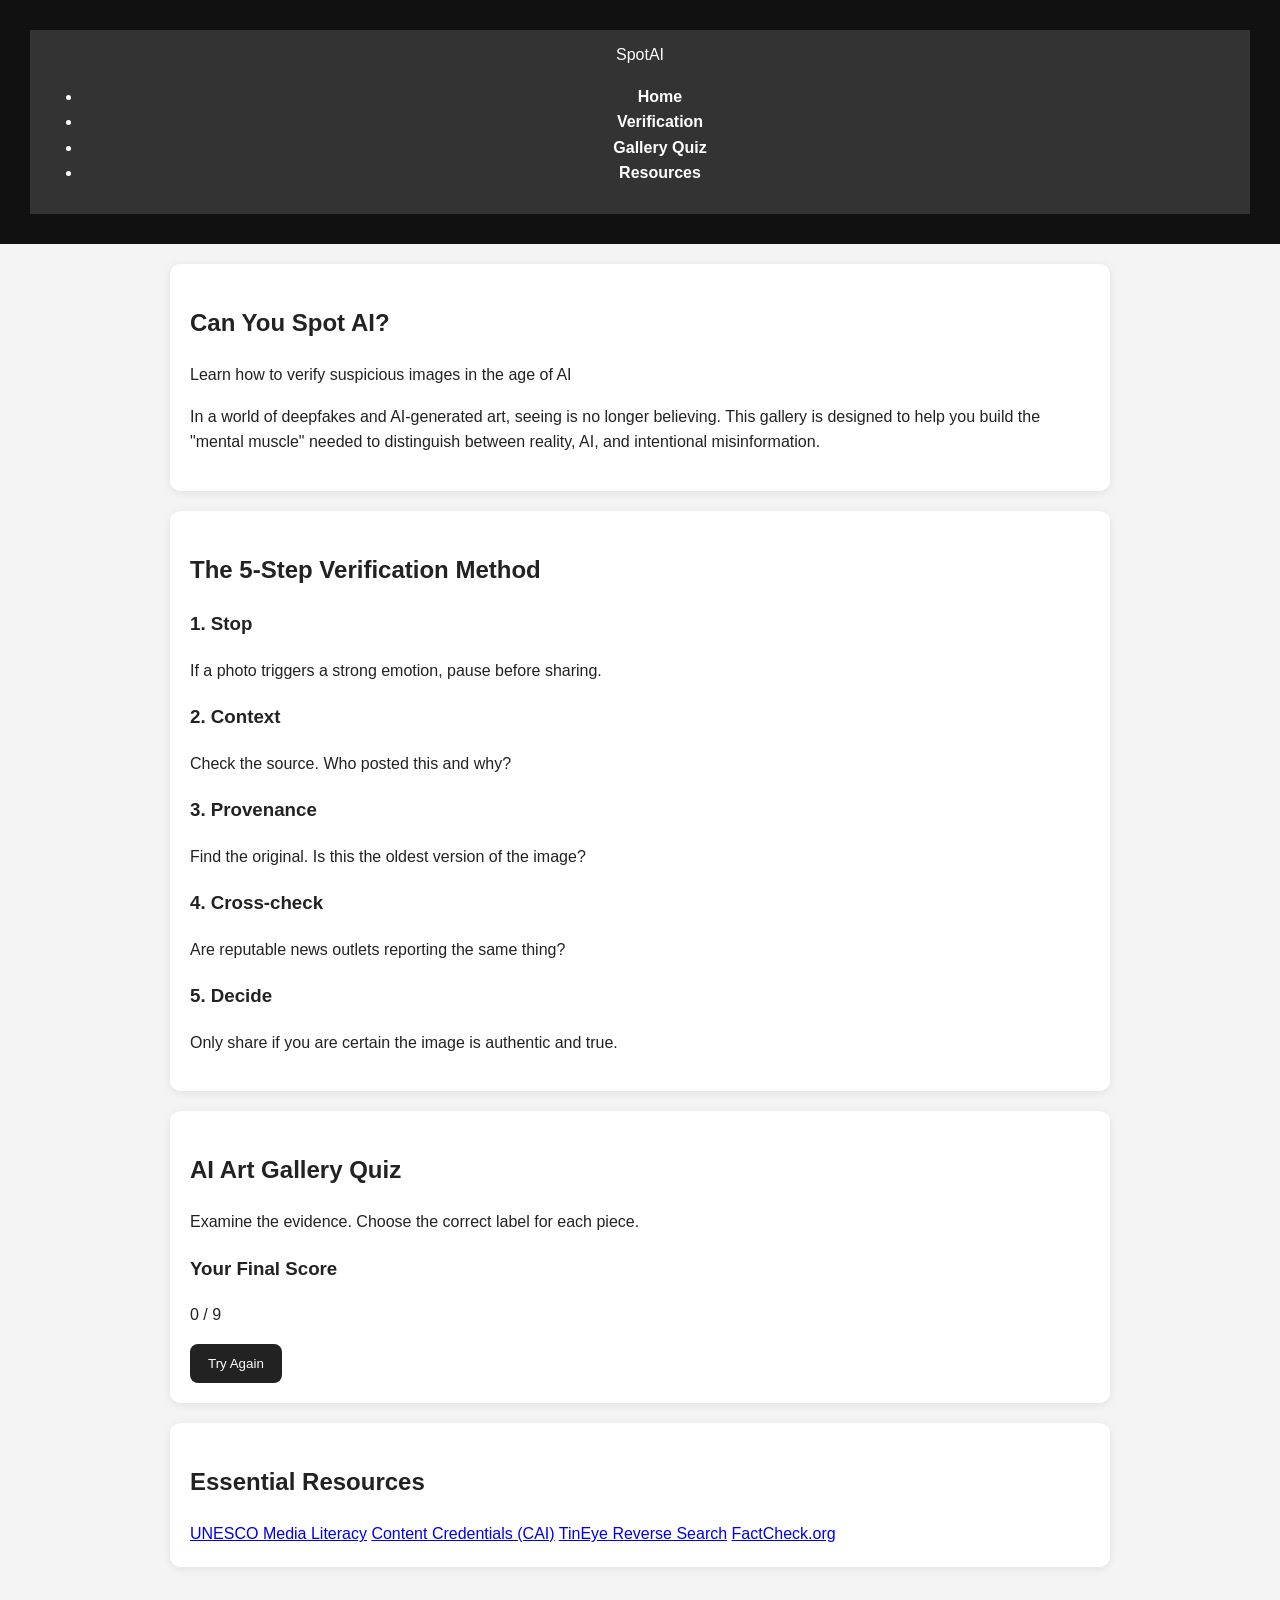
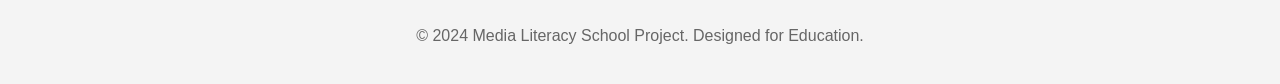
==== index.html @ 15082dc2 "Update index.html" ====
<!DOCTYPE html>
<html lang="en">
<head>
    <meta charset="UTF-8">
    <meta name="viewport" content="width=device-width, initial-scale=1.0">
    <title>Can You Spot AI? | Media Literacy Gallery</title>
    <link rel="stylesheet" href="style.css">
    <link href="https://fonts.googleapis.com/css2?family=Inter:wght@300;400;700&family=Playfair+Display:wght@700&display=swap" rel="stylesheet">
</head>
<body>

    <header>
        <nav class="container">
            <div class="logo">Spot<span>AI</span></div>
            <ul>
                <li><a href="#home">Home</a></li>
                <li><a href="#verify">Verification</a></li>
                <li><a href="#gallery">Gallery Quiz</a></li>
                <li><a href="#resources">Resources</a></li>
            </ul>
        </nav>
    </header>

    <main>
        <section id="home" class="hero">
            <div class="container">
                <h1>Can You Spot AI?</h1>
                <p class="subtitle">Learn how to verify suspicious images in the age of AI</p>
                <div class="hero-content">
                    <p>In a world of deepfakes and AI-generated art, seeing is no longer believing. This gallery is designed to help you build the "mental muscle" needed to distinguish between reality, AI, and intentional misinformation.</p>
                </div>
            </div>
        </section>

        <section id="verify" class="methodology container">
            <h2 class="section-title">The 5-Step Verification Method</h2>
            <div class="method-grid">
                <div class="method-card"><h3>1. Stop</h3><p>If a photo triggers a strong emotion, pause before sharing.</p></div>
                <div class="method-card"><h3>2. Context</h3><p>Check the source. Who posted this and why?</p></div>
                <div class="method-card"><h3>3. Provenance</h3><p>Find the original. Is this the oldest version of the image?</p></div>
                <div class="method-card"><h3>4. Cross-check</h3><p>Are reputable news outlets reporting the same thing?</p></div>
                <div class="method-card"><h3>5. Decide</h3><p>Only share if you are certain the image is authentic and true.</p></div>
            </div>
        </section>

        <section id="gallery" class="quiz-section container">
            <h2 class="section-title">AI Art Gallery Quiz</h2>
            <p class="quiz-intro">Examine the evidence. Choose the correct label for each piece.</p>
            
            <div id="quiz-container" class="gallery-grid">
                </div>

            <div id="final-results" class="results-card hidden">
                <h3>Your Final Score</h3>
                <div class="score-display"><span id="score-num">0</span> / 9</div>
                <p id="score-message"></p>
                <button onclick="location.reload()" class="btn-primary">Try Again</button>
            </div>
        </section>

        <section id="resources" class="resources container">
            <h2 class="section-title">Essential Resources</h2>
            <div class="resource-links">
                <a href="https://www.unesco.org/en/media-information-literacy" target="_blank">UNESCO Media Literacy</a>
                <a href="https://contentauthenticity.org/" target="_blank">Content Credentials (CAI)</a>
                <a href="https://tineye.com/" target="_blank">TinEye Reverse Search</a>
                <a href="https://www.factcheck.org/" target="_blank">FactCheck.org</a>
            </div>
        </section>
    </main>

    <footer>
        <p>&copy; 2024 Media Literacy School Project. Designed for Education.</p>
    </footer>

    <script src="script.js"></script>
</body>
</html>
---- style.css ----
body {
font-family: Arial, sans-serif;
margin: 0;
background: #f4f4f4;
color: #222;
line-height: 1.6;
}

header {
background: #111;
color: white;
padding: 30px;
text-align: center;
}

nav {
background: #333;
text-align: center;
padding: 12px;
}

nav a {
color: white;
text-decoration: none;
margin: 0 15px;
font-weight: bold;
}

section {
background: white;
margin: 20px auto;
padding: 20px;
max-width: 900px;
border-radius: 10px;
box-shadow: 0 2px 8px rgba(0,0,0,0.08);
}

.card {
background: #f0f0f0;
padding: 15px;
border-radius: 8px;
margin-top: 10px;
}

button {
background: #222;
color: white;
border: none;
padding: 12px 18px;
border-radius: 8px;
cursor: pointer;
}

button:hover {
background: #444;
}

footer {
text-align: center;
padding: 20px;
color: #666;
}
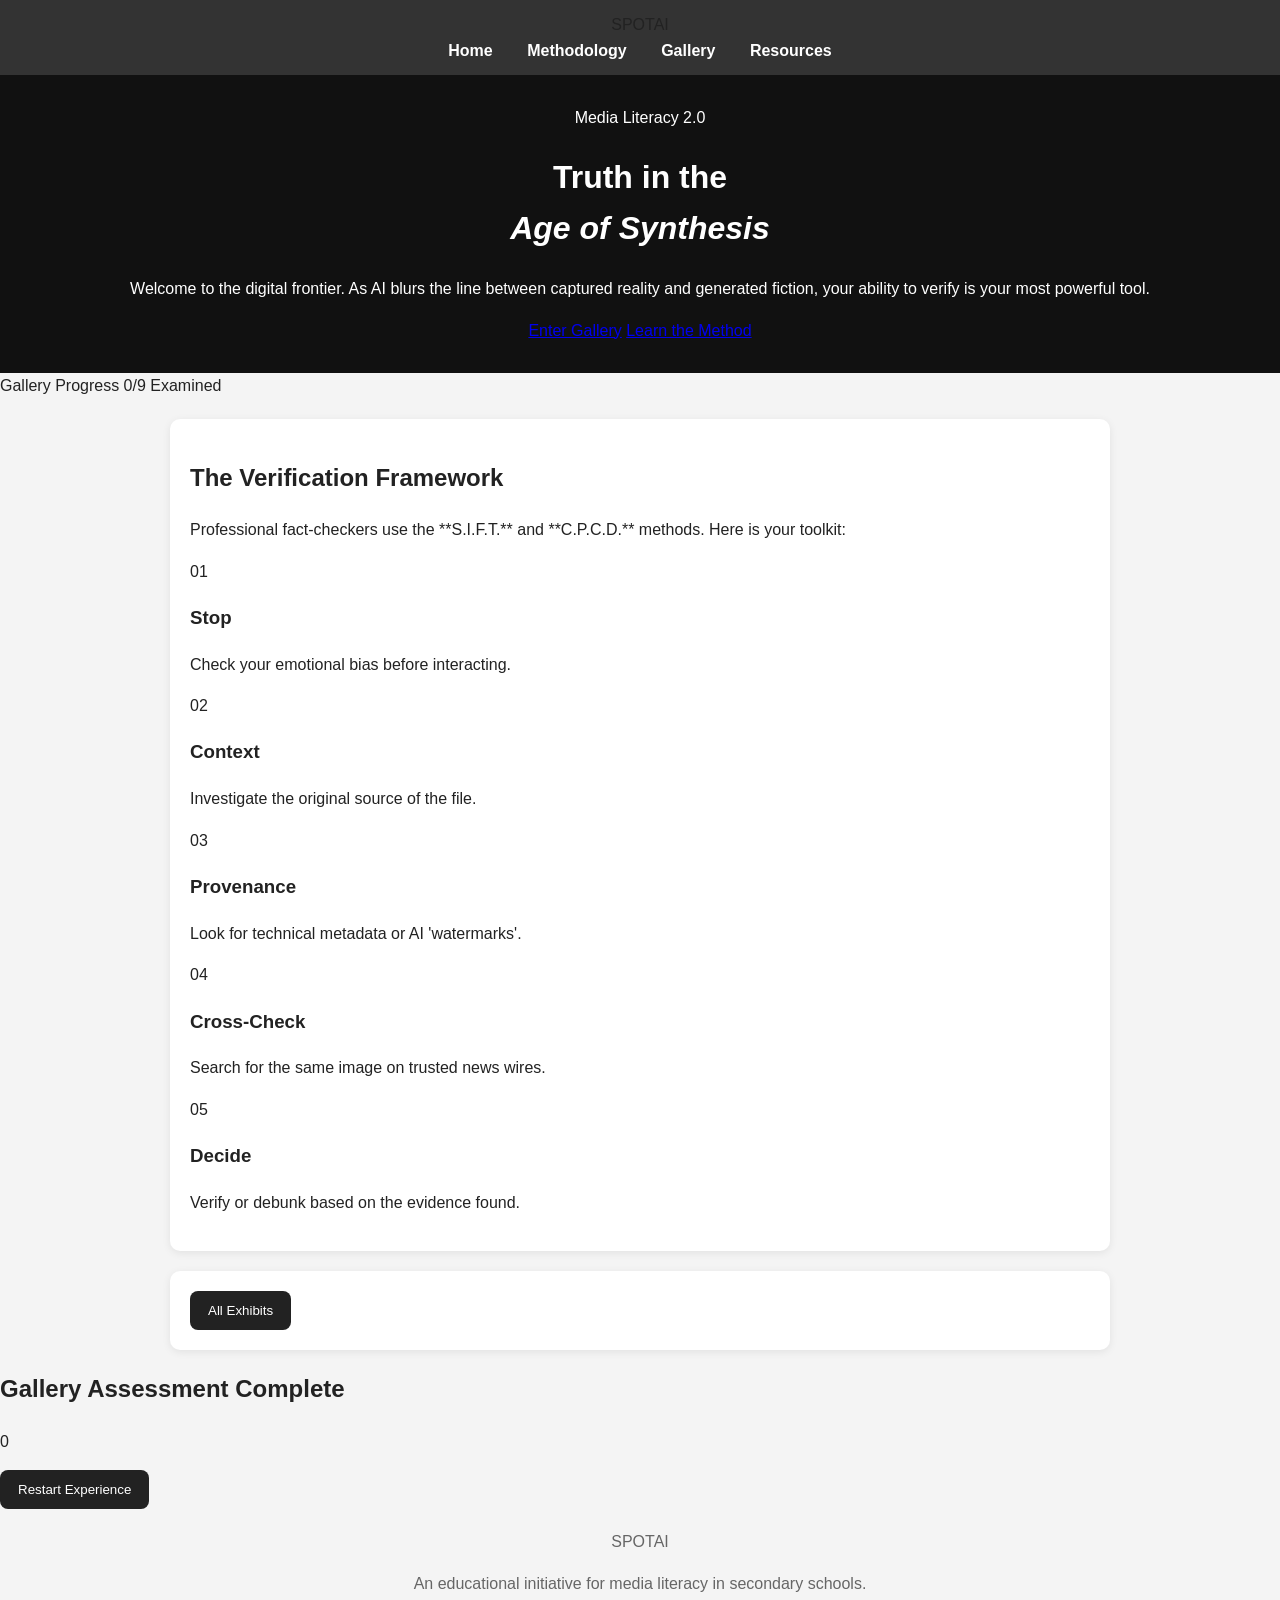
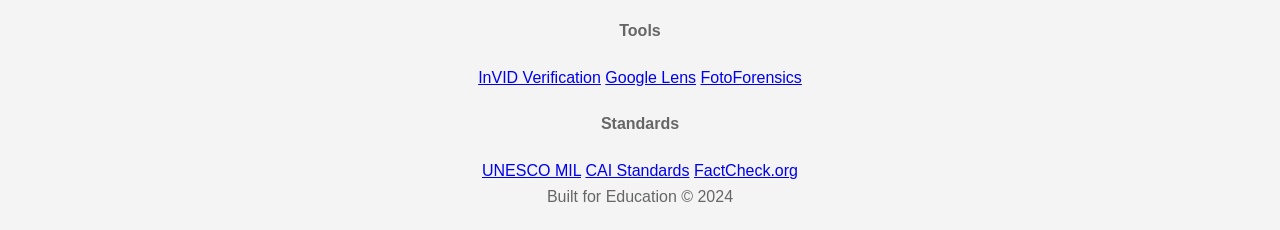
==== commit 39482db9: "Update index.html" ====
--- a/index.html
+++ b/index.html
@@ -3,74 +3,99 @@
 <head>
     <meta charset="UTF-8">
     <meta name="viewport" content="width=device-width, initial-scale=1.0">
-    <title>Can You Spot AI? | Media Literacy Gallery</title>
+    <title>Spot AI | Advanced Media Literacy</title>
     <link rel="stylesheet" href="style.css">
-    <link href="https://fonts.googleapis.com/css2?family=Inter:wght@300;400;700&family=Playfair+Display:wght@700&display=swap" rel="stylesheet">
+    <link href="https://fonts.googleapis.com/css2?family=Outfit:wght@300;400;600;800&family=Playfair+Display:ital,wght@0,700;1,700&display=swap" rel="stylesheet">
 </head>
 <body>
 
-    <header>
-        <nav class="container">
-            <div class="logo">Spot<span>AI</span></div>
-            <ul>
-                <li><a href="#home">Home</a></li>
-                <li><a href="#verify">Verification</a></li>
-                <li><a href="#gallery">Gallery Quiz</a></li>
-                <li><a href="#resources">Resources</a></li>
-            </ul>
-        </nav>
+    <nav class="navbar">
+        <div class="container nav-flex">
+            <div class="logo">SPOT<span>AI</span></div>
+            <div class="nav-links">
+                <a href="#home">Home</a>
+                <a href="#guide">Methodology</a>
+                <a href="#quiz">Gallery</a>
+                <a href="#resources">Resources</a>
+            </div>
+        </div>
+    </nav>
+
+    <header id="home" class="hero-section">
+        <div class="container hero-grid">
+            <div class="hero-text">
+                <span class="badge">Media Literacy 2.0</span>
+                <h1>Truth in the <br><em>Age of Synthesis</em></h1>
+                <p>Welcome to the digital frontier. As AI blurs the line between captured reality and generated fiction, your ability to verify is your most powerful tool.</p>
+                <div class="hero-btns">
+                    <a href="#quiz" class="btn-primary">Enter Gallery</a>
+                    <a href="#guide" class="btn-secondary">Learn the Method</a>
+                </div>
+            </div>
+        </div>
     </header>
 
-    <main>
-        <section id="home" class="hero">
-            <div class="container">
-                <h1>Can You Spot AI?</h1>
-                <p class="subtitle">Learn how to verify suspicious images in the age of AI</p>
-                <div class="hero-content">
-                    <p>In a world of deepfakes and AI-generated art, seeing is no longer believing. This gallery is designed to help you build the "mental muscle" needed to distinguish between reality, AI, and intentional misinformation.</p>
-                </div>
+    <div id="progress-container" class="progress-bar-wrap">
+        <div class="container">
+            <div class="progress-info">
+                <span>Gallery Progress</span>
+                <span id="progress-text">0/9 Examined</span>
             </div>
-        </section>
+            <div class="progress-bg"><div id="progress-fill"></div></div>
+        </div>
+    </div>
 
-        <section id="verify" class="methodology container">
-            <h2 class="section-title">The 5-Step Verification Method</h2>
-            <div class="method-grid">
-                <div class="method-card"><h3>1. Stop</h3><p>If a photo triggers a strong emotion, pause before sharing.</p></div>
-                <div class="method-card"><h3>2. Context</h3><p>Check the source. Who posted this and why?</p></div>
-                <div class="method-card"><h3>3. Provenance</h3><p>Find the original. Is this the oldest version of the image?</p></div>
-                <div class="method-card"><h3>4. Cross-check</h3><p>Are reputable news outlets reporting the same thing?</p></div>
-                <div class="method-card"><h3>5. Decide</h3><p>Only share if you are certain the image is authentic and true.</p></div>
+    <section id="guide" class="guide-section container">
+        <div class="section-header">
+            <h2>The Verification Framework</h2>
+            <p>Professional fact-checkers use the **S.I.F.T.** and **C.P.C.D.** methods. Here is your toolkit:</p>
+        </div>
+        <div class="steps-grid">
+            <div class="step-card"><span>01</span><h3>Stop</h3><p>Check your emotional bias before interacting.</p></div>
+            <div class="step-card"><span>02</span><h3>Context</h3><p>Investigate the original source of the file.</p></div>
+            <div class="step-card"><span>03</span><h3>Provenance</h3><p>Look for technical metadata or AI 'watermarks'.</p></div>
+            <div class="step-card"><span>04</span><h3>Cross-Check</h3><p>Search for the same image on trusted news wires.</p></div>
+            <div class="step-card"><span>05</span><h3>Decide</h3><p>Verify or debunk based on the evidence found.</p></div>
+        </div>
+    </section>
+
+    <section id="quiz" class="gallery-section container">
+        <div class="gallery-filters">
+            <button class="filter-btn active" data-filter="all">All Exhibits</button>
+        </div>
+        <div id="gallery-grid" class="gallery-grid">
             </div>
-        </section>
+    </section>
 
-        <section id="gallery" class="quiz-section container">
-            <h2 class="section-title">AI Art Gallery Quiz</h2>
-            <p class="quiz-intro">Examine the evidence. Choose the correct label for each piece.</p>
-            
-            <div id="quiz-container" class="gallery-grid">
-                </div>
+    <div id="results-modal" class="modal hidden">
+        <div class="modal-content">
+            <h2>Gallery Assessment Complete</h2>
+            <div class="final-score" id="final-score-val">0</div>
+            <p id="final-message"></p>
+            <button onclick="window.location.reload()" class="btn-primary">Restart Experience</button>
+        </div>
+    </div>
 
-            <div id="final-results" class="results-card hidden">
-                <h3>Your Final Score</h3>
-                <div class="score-display"><span id="score-num">0</span> / 9</div>
-                <p id="score-message"></p>
-                <button onclick="location.reload()" class="btn-primary">Try Again</button>
+    <footer id="resources" class="main-footer">
+        <div class="container footer-grid">
+            <div>
+                <div class="logo">SPOT<span>AI</span></div>
+                <p>An educational initiative for media literacy in secondary schools.</p>
             </div>
-        </section>
-
-        <section id="resources" class="resources container">
-            <h2 class="section-title">Essential Resources</h2>
-            <div class="resource-links">
-                <a href="https://www.unesco.org/en/media-information-literacy" target="_blank">UNESCO Media Literacy</a>
-                <a href="https://contentauthenticity.org/" target="_blank">Content Credentials (CAI)</a>
-                <a href="https://tineye.com/" target="_blank">TinEye Reverse Search</a>
-                <a href="https://www.factcheck.org/" target="_blank">FactCheck.org</a>
+            <div class="footer-links">
+                <h4>Tools</h4>
+                <a href="#">InVID Verification</a>
+                <a href="#">Google Lens</a>
+                <a href="#">FotoForensics</a>
             </div>
-        </section>
-    </main>
-
-    <footer>
-        <p>&copy; 2024 Media Literacy School Project. Designed for Education.</p>
+            <div class="footer-links">
+                <h4>Standards</h4>
+                <a href="#">UNESCO MIL</a>
+                <a href="#">CAI Standards</a>
+                <a href="#">FactCheck.org</a>
+            </div>
+        </div>
+        <div class="copyright">Built for Education &copy; 2024</div>
     </footer>
 
     <script src="script.js"></script>
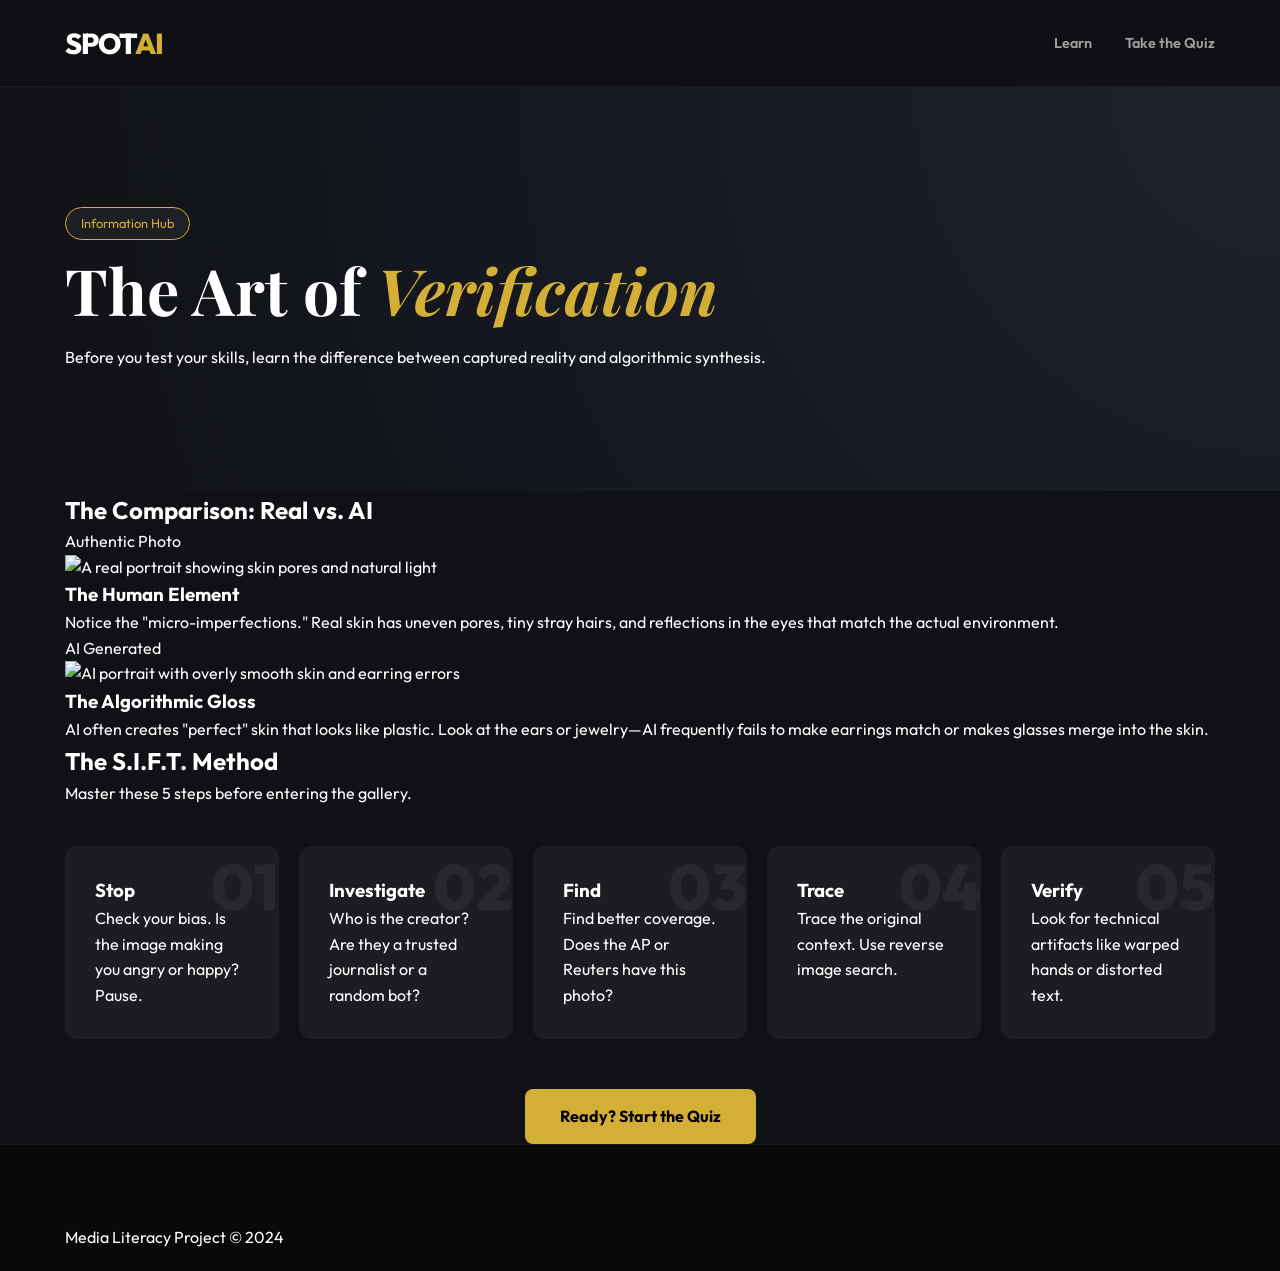
==== commit f83d62ef: "Update index.html" ====
--- a/index.html
+++ b/index.html
@@ -3,7 +3,7 @@
 <head>
     <meta charset="UTF-8">
     <meta name="viewport" content="width=device-width, initial-scale=1.0">
-    <title>Spot AI | Advanced Media Literacy</title>
+    <title>Spot AI | Learn</title>
     <link rel="stylesheet" href="style.css">
     <link href="https://fonts.googleapis.com/css2?family=Outfit:wght@300;400;600;800&family=Playfair+Display:ital,wght@0,700;1,700&display=swap" rel="stylesheet">
 </head>
@@ -13,91 +13,64 @@
         <div class="container nav-flex">
             <div class="logo">SPOT<span>AI</span></div>
             <div class="nav-links">
-                <a href="#home">Home</a>
-                <a href="#guide">Methodology</a>
-                <a href="#quiz">Gallery</a>
-                <a href="#resources">Resources</a>
+                <a href="index.html" class="active">Learn</a>
+                <a href="quiz.html">Take the Quiz</a>
             </div>
         </div>
     </nav>
 
-    <header id="home" class="hero-section">
-        <div class="container hero-grid">
-            <div class="hero-text">
-                <span class="badge">Media Literacy 2.0</span>
-                <h1>Truth in the <br><em>Age of Synthesis</em></h1>
-                <p>Welcome to the digital frontier. As AI blurs the line between captured reality and generated fiction, your ability to verify is your most powerful tool.</p>
-                <div class="hero-btns">
-                    <a href="#quiz" class="btn-primary">Enter Gallery</a>
-                    <a href="#guide" class="btn-secondary">Learn the Method</a>
+    <header class="hero-section">
+        <div class="container">
+            <span class="badge">Information Hub</span>
+            <h1>The Art of <em>Verification</em></h1>
+            <p>Before you test your skills, learn the difference between captured reality and algorithmic synthesis.</p>
+        </div>
+    </header>
+
+    <section class="container comparison-section">
+        <h2 class="section-title">The Comparison: Real vs. AI</h2>
+        <div class="comparison-grid">
+            <div class="comparison-card">
+                <div class="card-tag tag-real">Authentic Photo</div>
+                <img src="images/real-example.jpg" alt="A real portrait showing skin pores and natural light" class="comp-img">
+                <div class="comp-info">
+                    <h3>The Human Element</h3>
+                    <p>Notice the "micro-imperfections." Real skin has uneven pores, tiny stray hairs, and reflections in the eyes that match the actual environment.</p>
+                </div>
+            </div>
+
+            <div class="comparison-card">
+                <div class="card-tag tag-ai">AI Generated</div>
+                <img src="images/ai-example.jpg" alt="AI portrait with overly smooth skin and earring errors" class="comp-img">
+                <div class="comp-info">
+                    <h3>The Algorithmic Gloss</h3>
+                    <p>AI often creates "perfect" skin that looks like plastic. Look at the ears or jewelry—AI frequently fails to make earrings match or makes glasses merge into the skin.</p>
                 </div>
             </div>
         </div>
-    </header>
-
-    <div id="progress-container" class="progress-bar-wrap">
-        <div class="container">
-            <div class="progress-info">
-                <span>Gallery Progress</span>
-                <span id="progress-text">0/9 Examined</span>
-            </div>
-            <div class="progress-bg"><div id="progress-fill"></div></div>
-        </div>
-    </div>
+    </section>
 
     <section id="guide" class="guide-section container">
         <div class="section-header">
-            <h2>The Verification Framework</h2>
-            <p>Professional fact-checkers use the **S.I.F.T.** and **C.P.C.D.** methods. Here is your toolkit:</p>
+            <h2>The S.I.F.T. Method</h2>
+            <p>Master these 5 steps before entering the gallery.</p>
         </div>
         <div class="steps-grid">
-            <div class="step-card"><span>01</span><h3>Stop</h3><p>Check your emotional bias before interacting.</p></div>
-            <div class="step-card"><span>02</span><h3>Context</h3><p>Investigate the original source of the file.</p></div>
-            <div class="step-card"><span>03</span><h3>Provenance</h3><p>Look for technical metadata or AI 'watermarks'.</p></div>
-            <div class="step-card"><span>04</span><h3>Cross-Check</h3><p>Search for the same image on trusted news wires.</p></div>
-            <div class="step-card"><span>05</span><h3>Decide</h3><p>Verify or debunk based on the evidence found.</p></div>
+            <div class="step-card"><span>01</span><h3>Stop</h3><p>Check your bias. Is the image making you angry or happy? Pause.</p></div>
+            <div class="step-card"><span>02</span><h3>Investigate</h3><p>Who is the creator? Are they a trusted journalist or a random bot?</p></div>
+            <div class="step-card"><span>03</span><h3>Find</h3><p>Find better coverage. Does the AP or Reuters have this photo?</p></div>
+            <div class="step-card"><span>04</span><h3>Trace</h3><p>Trace the original context. Use reverse image search.</p></div>
+            <div class="step-card"><span>05</span><h3>Verify</h3><p>Look for technical artifacts like warped hands or distorted text.</p></div>
+        </div>
+        <div style="text-align:center; margin-top: 50px;">
+            <a href="quiz.html" class="btn-primary">Ready? Start the Quiz</a>
         </div>
     </section>
 
-    <section id="quiz" class="gallery-section container">
-        <div class="gallery-filters">
-            <button class="filter-btn active" data-filter="all">All Exhibits</button>
+    <footer class="main-footer">
+        <div class="container">
+            <p>Media Literacy Project &copy; 2024</p>
         </div>
-        <div id="gallery-grid" class="gallery-grid">
-            </div>
-    </section>
-
-    <div id="results-modal" class="modal hidden">
-        <div class="modal-content">
-            <h2>Gallery Assessment Complete</h2>
-            <div class="final-score" id="final-score-val">0</div>
-            <p id="final-message"></p>
-            <button onclick="window.location.reload()" class="btn-primary">Restart Experience</button>
-        </div>
-    </div>
-
-    <footer id="resources" class="main-footer">
-        <div class="container footer-grid">
-            <div>
-                <div class="logo">SPOT<span>AI</span></div>
-                <p>An educational initiative for media literacy in secondary schools.</p>
-            </div>
-            <div class="footer-links">
-                <h4>Tools</h4>
-                <a href="#">InVID Verification</a>
-                <a href="#">Google Lens</a>
-                <a href="#">FotoForensics</a>
-            </div>
-            <div class="footer-links">
-                <h4>Standards</h4>
-                <a href="#">UNESCO MIL</a>
-                <a href="#">CAI Standards</a>
-                <a href="#">FactCheck.org</a>
-            </div>
-        </div>
-        <div class="copyright">Built for Education &copy; 2024</div>
     </footer>
-
-    <script src="script.js"></script>
 </body>
 </html>
--- a/style.css
+++ b/style.css
@@ -1,62 +1,190 @@
-body {
-font-family: Arial, sans-serif;
-margin: 0;
-background: #f4f4f4;
-color: #222;
-line-height: 1.6;
+:root {
+    --primary: #d4af37; /* Gold */
+    --bg-dark: #0f1115;
+    --card-bg: #1c1f26;
+    --text-bright: #ffffff;
+    --text-dim: #a0a0a0;
+    --accent: #3d4452;
+    --success: #2ecc71;
+    --error: #e74c3c;
+    --glass: rgba(255, 255, 255, 0.05);
 }
 
-header {
-background: #111;
-color: white;
-padding: 30px;
-text-align: center;
+* { box-sizing: border-box; margin: 0; padding: 0; }
+
+body {
+    background-color: var(--bg-dark);
+    color: var(--text-bright);
+    font-family: 'Outfit', sans-serif;
+    line-height: 1.6;
+    overflow-x: hidden;
 }
 
-nav {
-background: #333;
-text-align: center;
-padding: 12px;
+.container { max-width: 1200px; margin: 0 auto; padding: 0 25px; }
+
+/* Navigation */
+.navbar {
+    padding: 20px 0;
+    border-bottom: 1px solid var(--glass);
+    position: sticky;
+    top: 0;
+    background: rgba(15, 17, 21, 0.9);
+    backdrop-filter: blur(10px);
+    z-index: 1000;
 }
 
-nav a {
-color: white;
-text-decoration: none;
-margin: 0 15px;
-font-weight: bold;
+.nav-flex { display: flex; justify-content: space-between; align-items: center; }
+
+.logo { font-size: 1.8rem; font-weight: 800; letter-spacing: -1px; }
+.logo span { color: var(--primary); }
+
+.nav-links a {
+    color: var(--text-dim);
+    text-decoration: none;
+    margin-left: 30px;
+    font-size: 0.9rem;
+    font-weight: 600;
+    transition: 0.3s;
 }
 
-section {
-background: white;
-margin: 20px auto;
-padding: 20px;
-max-width: 900px;
-border-radius: 10px;
-box-shadow: 0 2px 8px rgba(0,0,0,0.08);
+.nav-links a:hover { color: var(--primary); }
+
+/* Hero */
+.hero-section {
+    padding: 120px 0;
+    background: radial-gradient(circle at top right, #1e222d, #0f1115);
 }
 
-.card {
-background: #f0f0f0;
-padding: 15px;
-border-radius: 8px;
-margin-top: 10px;
+h1 { font-family: 'Playfair Display', serif; font-size: 4rem; line-height: 1.1; margin-bottom: 20px; }
+h1 em { color: var(--primary); font-style: italic; }
+
+.badge {
+    display: inline-block;
+    padding: 5px 15px;
+    background: var(--glass);
+    border: 1px solid var(--primary);
+    border-radius: 20px;
+    color: var(--primary);
+    font-size: 0.8rem;
+    margin-bottom: 15px;
 }
 
-button {
-background: #222;
-color: white;
-border: none;
-padding: 12px 18px;
-border-radius: 8px;
-cursor: pointer;
+.hero-text p { font-size: 1.2rem; color: var(--text-dim); max-width: 600px; margin-bottom: 40px; }
+
+.btn-primary, .btn-secondary {
+    padding: 15px 35px;
+    border-radius: 8px;
+    text-decoration: none;
+    font-weight: 700;
+    display: inline-block;
+    transition: 0.3s;
+    cursor: pointer;
 }
 
-button:hover {
-background: #444;
+.btn-primary { background: var(--primary); color: #000; border: none; }
+.btn-primary:hover { transform: translateY(-3px); box-shadow: 0 10px 20px rgba(212, 175, 55, 0.3); }
+
+/* Progress Bar */
+.progress-bar-wrap {
+    background: var(--card-bg);
+    padding: 15px 0;
+    border-bottom: 1px solid var(--glass);
 }
 
-footer {
-text-align: center;
-padding: 20px;
-color: #666;
+.progress-info { display: flex; justify-content: space-between; margin-bottom: 10px; font-size: 0.8rem; font-weight: 600; }
+.progress-bg { background: var(--accent); height: 6px; border-radius: 10px; overflow: hidden; }
+#progress-fill { background: var(--primary); height: 100%; width: 0%; transition: 0.5s ease; }
+
+/* Guide Cards */
+.steps-grid { display: grid; grid-template-columns: repeat(auto-fit, minmax(200px, 1fr)); gap: 20px; margin-top: 40px; }
+.step-card { background: var(--glass); padding: 30px; border-radius: 12px; position: relative; overflow: hidden; }
+.step-card span { font-size: 4rem; font-weight: 800; opacity: 0.05; position: absolute; top: -10px; right: 0; }
+
+/* Gallery */
+.gallery-section { padding: 100px 0; }
+.gallery-grid { display: grid; grid-template-columns: repeat(auto-fit, minmax(340px, 1fr)); gap: 30px; }
+
+.card {
+    background: var(--card-bg);
+    border-radius: 15px;
+    padding: 20px;
+    border: 1px solid var(--glass);
+    transition: 0.4s;
 }
+
+.card:hover { border-color: var(--primary); transform: translateY(-5px); }
+
+.card-img {
+    height: 220px;
+    width: 100%;
+    background-size: cover;
+    background-position: center;
+    border-radius: 10px;
+    margin-bottom: 20px;
+}
+
+.card h3 { margin-bottom: 10px; font-family: 'Playfair Display', serif; }
+.card p { font-size: 0.9rem; color: var(--text-dim); margin-bottom: 20px; height: 50px; }
+
+.btn-stack { display: flex; flex-direction: column; gap: 10px; }
+.option-btn {
+    background: var(--glass);
+    border: 1px solid var(--accent);
+    color: #fff;
+    padding: 10px;
+    border-radius: 6px;
+    cursor: pointer;
+    text-align: left;
+    font-size: 0.85rem;
+}
+
+.option-btn:hover:not(:disabled) { background: var(--accent); }
+
+/* Feedback */
+.feedback-box {
+    margin-top: 15px;
+    padding: 15px;
+    border-radius: 8px;
+    font-size: 0.85rem;
+    display: none;
+    animation: fadeIn 0.5s;
+}
+
+.correct-ans { background: rgba(46, 204, 113, 0.1); color: var(--success); border-left: 4px solid var(--success); display: block; }
+.wrong-ans { background: rgba(231, 76, 60, 0.1); color: var(--error); border-left: 4px solid var(--error); display: block; }
+
+/* Modal */
+.modal {
+    position: fixed;
+    top:0; left:0; width:100%; height:100%;
+    background: rgba(0,0,0,0.9);
+    display: flex; align-items: center; justify-content: center;
+    z-index: 2000;
+}
+
+.modal-content {
+    background: var(--card-bg);
+    padding: 60px;
+    border-radius: 20px;
+    text-align: center;
+    max-width: 500px;
+}
+
+.final-score { font-size: 5rem; font-weight: 800; color: var(--primary); margin: 20px 0; }
+
+.hidden { display: none; }
+
+@keyframes fadeIn { from { opacity: 0; } to { opacity: 1; } }
+
+/* Footer */
+.main-footer { background: #08090b; padding: 80px 0 20px; border-top: 1px solid var(--glass); }
+.footer-grid { display: grid; grid-template-columns: 2fr 1fr 1fr; gap: 50px; margin-bottom: 50px; }
+.footer-links h4 { margin-bottom: 20px; color: var(--primary); }
+.footer-links a { display: block; color: var(--text-dim); text-decoration: none; margin-bottom: 10px; font-size: 0.9rem; }
+.copyright { text-align: center; padding-top: 20px; border-top: 1px solid var(--glass); font-size: 0.7rem; color: #444; }
+
+@media (max-width: 768px) {
+    h1 { font-size: 2.5rem; }
+    .footer-grid { grid-template-columns: 1fr; }
+    .nav-links { display: none; }
+}
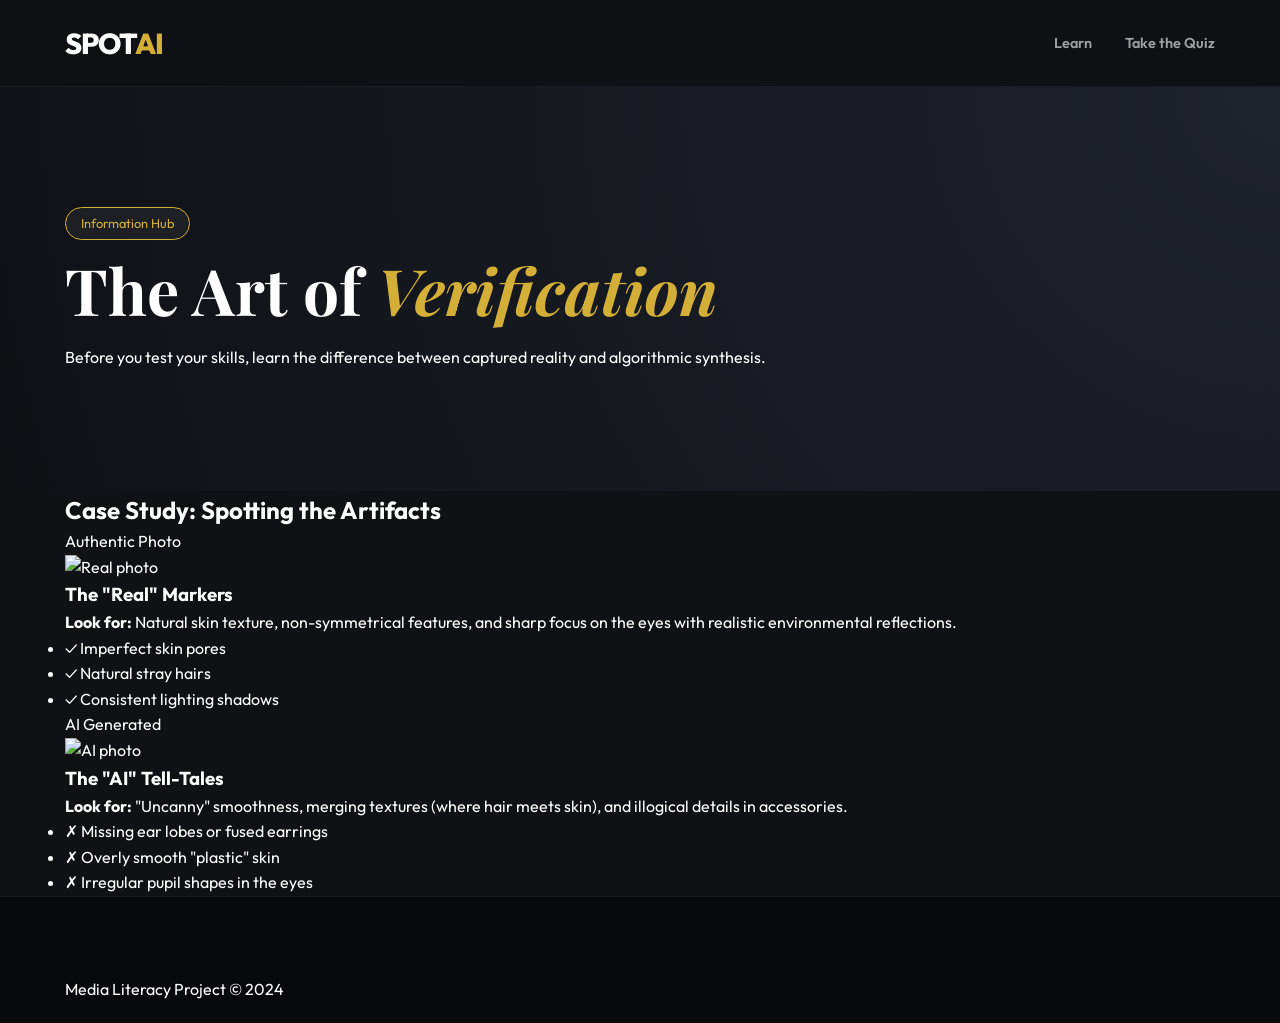
==== commit fff99d18: "Update index.html" ====
--- a/index.html
+++ b/index.html
@@ -27,46 +27,43 @@
         </div>
     </header>
 
-    <section class="container comparison-section">
-        <h2 class="section-title">The Comparison: Real vs. AI</h2>
-        <div class="comparison-grid">
-            <div class="comparison-card">
-                <div class="card-tag tag-real">Authentic Photo</div>
-                <img src="images/real-example.jpg" alt="A real portrait showing skin pores and natural light" class="comp-img">
-                <div class="comp-info">
-                    <h3>The Human Element</h3>
-                    <p>Notice the "micro-imperfections." Real skin has uneven pores, tiny stray hairs, and reflections in the eyes that match the actual environment.</p>
-                </div>
+  <section class="container comparison-section">
+    <h2 class="section-title">Case Study: Spotting the Artifacts</h2>
+    <div class="comparison-grid">
+        
+        <div class="comparison-card">
+            <div class="card-tag tag-real">Authentic Photo</div>
+            <div class="square-frame">
+                <img src="images/real-portrait.jpg" alt="Real photo" class="comp-img">
             </div>
-
-            <div class="comparison-card">
-                <div class="card-tag tag-ai">AI Generated</div>
-                <img src="images/ai-example.jpg" alt="AI portrait with overly smooth skin and earring errors" class="comp-img">
-                <div class="comp-info">
-                    <h3>The Algorithmic Gloss</h3>
-                    <p>AI often creates "perfect" skin that looks like plastic. Look at the ears or jewelry—AI frequently fails to make earrings match or makes glasses merge into the skin.</p>
-                </div>
+            <div class="comp-info">
+                <h3>The "Real" Markers</h3>
+                <p><strong>Look for:</strong> Natural skin texture, non-symmetrical features, and sharp focus on the eyes with realistic environmental reflections.</p>
+                <ul class="check-list">
+                    <li>✓ Imperfect skin pores</li>
+                    <li>✓ Natural stray hairs</li>
+                    <li>✓ Consistent lighting shadows</li>
+                </ul>
             </div>
         </div>
-    </section>
 
-    <section id="guide" class="guide-section container">
-        <div class="section-header">
-            <h2>The S.I.F.T. Method</h2>
-            <p>Master these 5 steps before entering the gallery.</p>
+        <div class="comparison-card">
+            <div class="card-tag tag-ai">AI Generated</div>
+            <div class="square-frame">
+                <img src="images/ai-portrait.jpg" alt="AI photo" class="comp-img">
+            </div>
+            <div class="comp-info">
+                <h3>The "AI" Tell-Tales</h3>
+                <p><strong>Look for:</strong> "Uncanny" smoothness, merging textures (where hair meets skin), and illogical details in accessories.</p>
+                <ul class="check-list">
+                    <li>✗ Missing ear lobes or fused earrings</li>
+                    <li>✗ Overly smooth "plastic" skin</li>
+                    <li>✗ Irregular pupil shapes in the eyes</li>
+                </ul>
+            </div>
         </div>
-        <div class="steps-grid">
-            <div class="step-card"><span>01</span><h3>Stop</h3><p>Check your bias. Is the image making you angry or happy? Pause.</p></div>
-            <div class="step-card"><span>02</span><h3>Investigate</h3><p>Who is the creator? Are they a trusted journalist or a random bot?</p></div>
-            <div class="step-card"><span>03</span><h3>Find</h3><p>Find better coverage. Does the AP or Reuters have this photo?</p></div>
-            <div class="step-card"><span>04</span><h3>Trace</h3><p>Trace the original context. Use reverse image search.</p></div>
-            <div class="step-card"><span>05</span><h3>Verify</h3><p>Look for technical artifacts like warped hands or distorted text.</p></div>
-        </div>
-        <div style="text-align:center; margin-top: 50px;">
-            <a href="quiz.html" class="btn-primary">Ready? Start the Quiz</a>
-        </div>
-    </section>
-
+    </div>
+</section>
     <footer class="main-footer">
         <div class="container">
             <p>Media Literacy Project &copy; 2024</p>
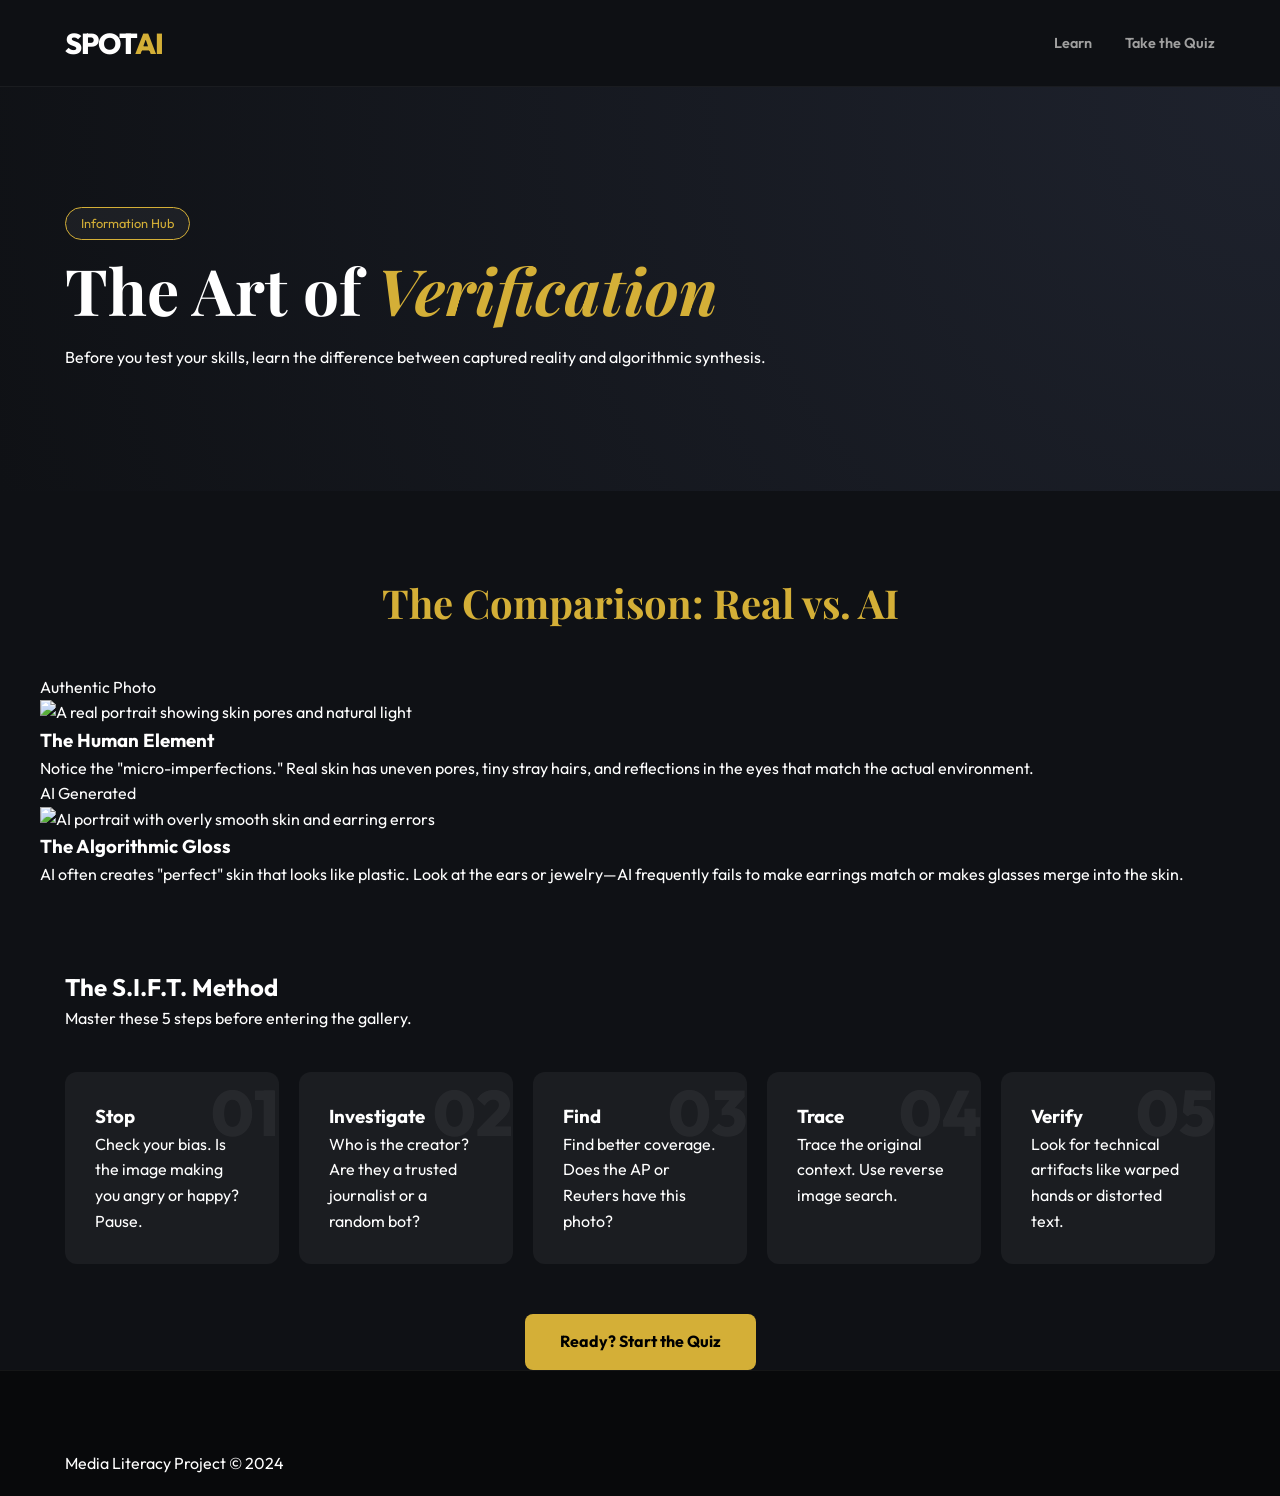
==== commit 0217d634: "Update index.html" ====
--- a/index.html
+++ b/index.html
@@ -27,43 +27,46 @@
         </div>
     </header>
 
-  <section class="container comparison-section">
-    <h2 class="section-title">Case Study: Spotting the Artifacts</h2>
-    <div class="comparison-grid">
-        
-        <div class="comparison-card">
-            <div class="card-tag tag-real">Authentic Photo</div>
-            <div class="square-frame">
-                <img src="images/real-portrait.jpg" alt="Real photo" class="comp-img">
+    <section class="container comparison-section">
+        <h2 class="section-title">The Comparison: Real vs. AI</h2>
+        <div class="comparison-grid">
+            <div class="comparison-card">
+                <div class="card-tag tag-real">Authentic Photo</div>
+                <img src="images/real-example.jpg" alt="A real portrait showing skin pores and natural light" class="comp-img">
+                <div class="comp-info">
+                    <h3>The Human Element</h3>
+                    <p>Notice the "micro-imperfections." Real skin has uneven pores, tiny stray hairs, and reflections in the eyes that match the actual environment.</p>
+                </div>
             </div>
-            <div class="comp-info">
-                <h3>The "Real" Markers</h3>
-                <p><strong>Look for:</strong> Natural skin texture, non-symmetrical features, and sharp focus on the eyes with realistic environmental reflections.</p>
-                <ul class="check-list">
-                    <li>✓ Imperfect skin pores</li>
-                    <li>✓ Natural stray hairs</li>
-                    <li>✓ Consistent lighting shadows</li>
-                </ul>
+
+            <div class="comparison-card">
+                <div class="card-tag tag-ai">AI Generated</div>
+                <img src="images/ai-example.jpg" alt="AI portrait with overly smooth skin and earring errors" class="comp-img">
+                <div class="comp-info">
+                    <h3>The Algorithmic Gloss</h3>
+                    <p>AI often creates "perfect" skin that looks like plastic. Look at the ears or jewelry—AI frequently fails to make earrings match or makes glasses merge into the skin.</p>
+                </div>
             </div>
         </div>
+    </section>
 
-        <div class="comparison-card">
-            <div class="card-tag tag-ai">AI Generated</div>
-            <div class="square-frame">
-                <img src="images/ai-portrait.jpg" alt="AI photo" class="comp-img">
-            </div>
-            <div class="comp-info">
-                <h3>The "AI" Tell-Tales</h3>
-                <p><strong>Look for:</strong> "Uncanny" smoothness, merging textures (where hair meets skin), and illogical details in accessories.</p>
-                <ul class="check-list">
-                    <li>✗ Missing ear lobes or fused earrings</li>
-                    <li>✗ Overly smooth "plastic" skin</li>
-                    <li>✗ Irregular pupil shapes in the eyes</li>
-                </ul>
-            </div>
+    <section id="guide" class="guide-section container">
+        <div class="section-header">
+            <h2>The S.I.F.T. Method</h2>
+            <p>Master these 5 steps before entering the gallery.</p>
         </div>
-    </div>
-</section>
+        <div class="steps-grid">
+            <div class="step-card"><span>01</span><h3>Stop</h3><p>Check your bias. Is the image making you angry or happy? Pause.</p></div>
+            <div class="step-card"><span>02</span><h3>Investigate</h3><p>Who is the creator? Are they a trusted journalist or a random bot?</p></div>
+            <div class="step-card"><span>03</span><h3>Find</h3><p>Find better coverage. Does the AP or Reuters have this photo?</p></div>
+            <div class="step-card"><span>04</span><h3>Trace</h3><p>Trace the original context. Use reverse image search.</p></div>
+            <div class="step-card"><span>05</span><h3>Verify</h3><p>Look for technical artifacts like warped hands or distorted text.</p></div>
+        </div>
+        <div style="text-align:center; margin-top: 50px;">
+            <a href="quiz.html" class="btn-primary">Ready? Start the Quiz</a>
+        </div>
+    </section>
+
     <footer class="main-footer">
         <div class="container">
             <p>Media Literacy Project &copy; 2024</p>
--- a/style.css
+++ b/style.css
@@ -188,3 +188,63 @@
     .footer-grid { grid-template-columns: 1fr; }
     .nav-links { display: none; }
 }
+
+/* --- NEW GALLERY & COMPARISON STYLES --- */
+
+/* Squared Frame Styling */
+.square-frame {
+    width: 100%;
+    aspect-ratio: 1 / 1; /* Forces a perfect square */
+    overflow: hidden;
+    background: #000;
+    display: flex;
+    align-items: center;
+    justify-content: center;
+    border-bottom: 2px solid var(--glass); /* Adds a subtle divider */
+}
+
+.square-frame img {
+    width: 100%;
+    height: 100%;
+    object-fit: cover; /* This makes sure the image fills the square without being squished */
+    transition: transform 0.5s ease;
+}
+
+.square-frame:hover img {
+    transform: scale(1.08); /* A nice 'museum' zoom effect */
+}
+
+/* Checklist Styling for the Learn Page */
+.check-list {
+    list-style: none;
+    margin-top: 15px;
+    padding-left: 0;
+    border-top: 1px solid var(--glass);
+    padding-top: 15px;
+}
+
+.check-list li {
+    font-size: 0.85rem;
+    margin-bottom: 8px;
+    color: var(--text-dim);
+    display: flex;
+    align-items: center;
+}
+
+/* Specific colors for the checkmarks */
+.check-list li:nth-child(n) {
+    color: #a0a0a0;
+}
+
+/* Styles for the Case Study Grid */
+.comparison-section {
+    padding: 80px 0;
+}
+
+.section-title {
+    text-align: center;
+    font-family: 'Playfair Display', serif;
+    font-size: 2.5rem;
+    margin-bottom: 40px;
+    color: var(--primary);
+}
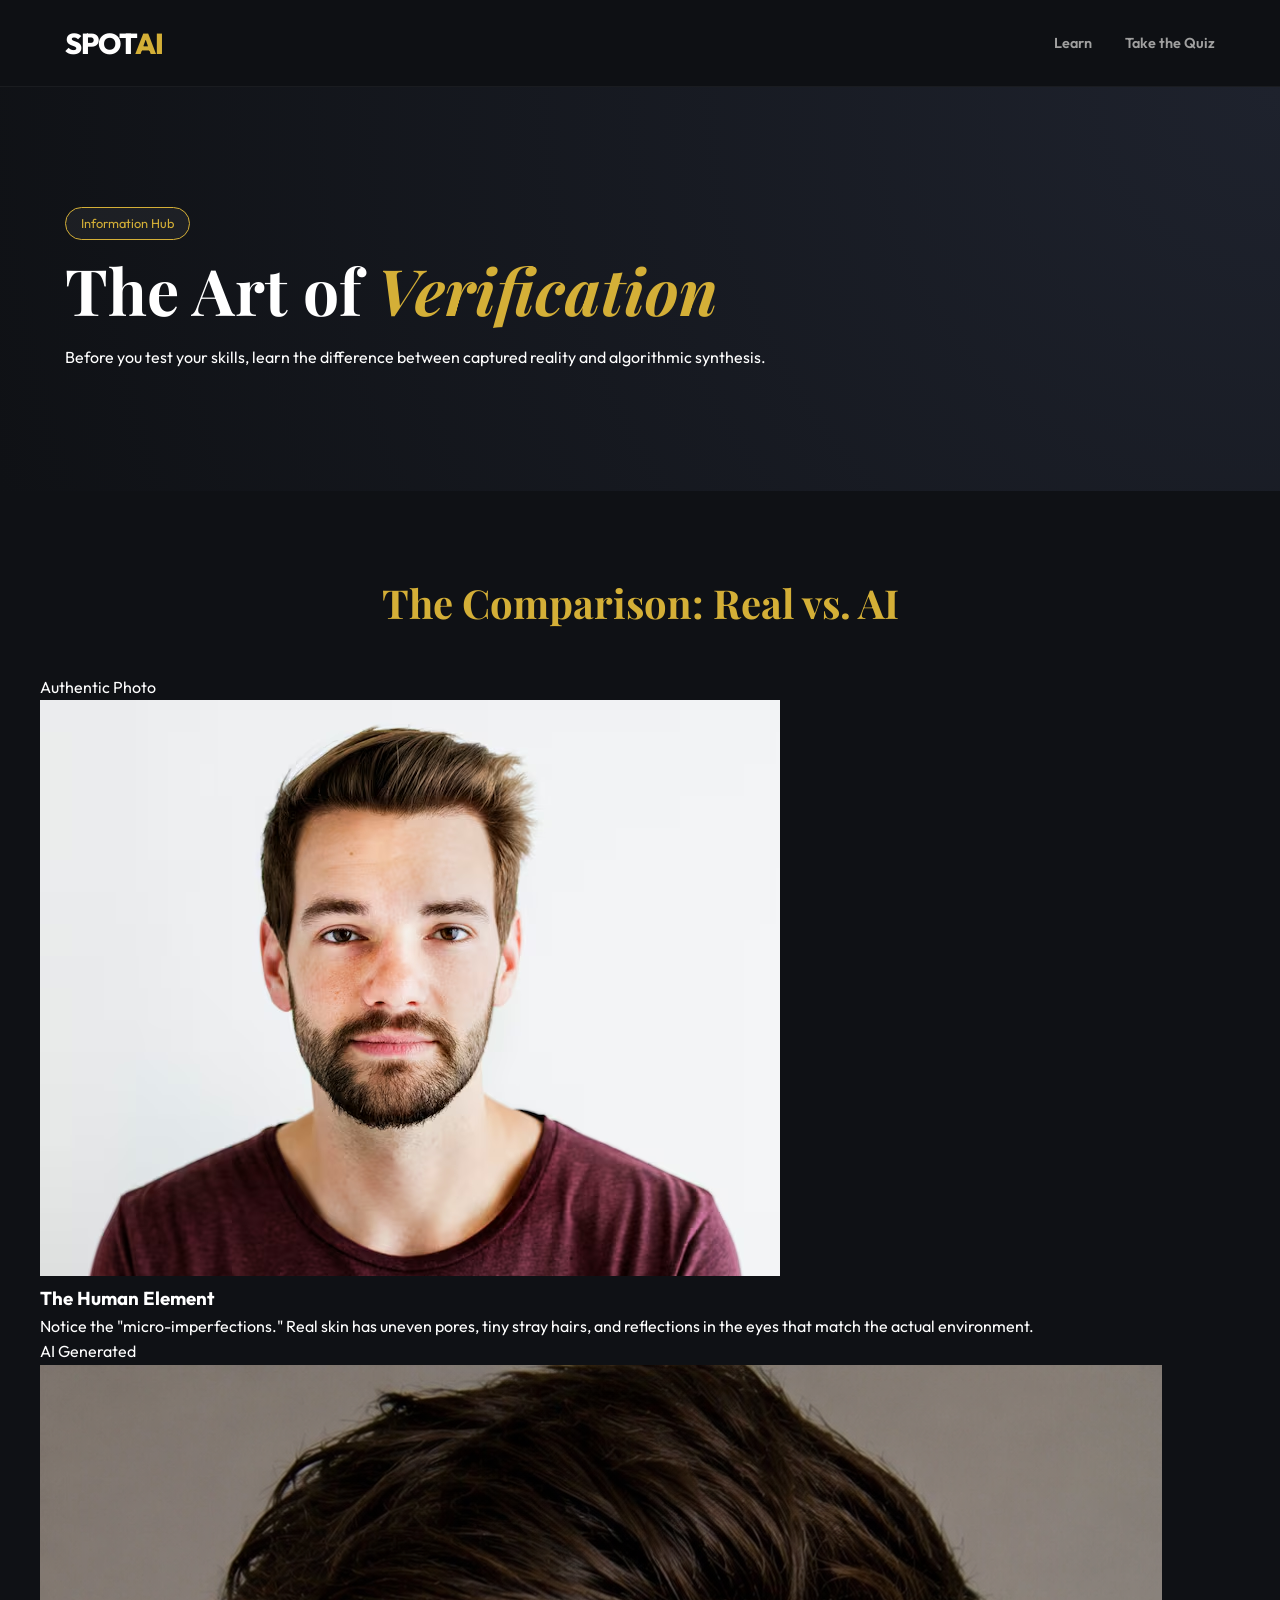
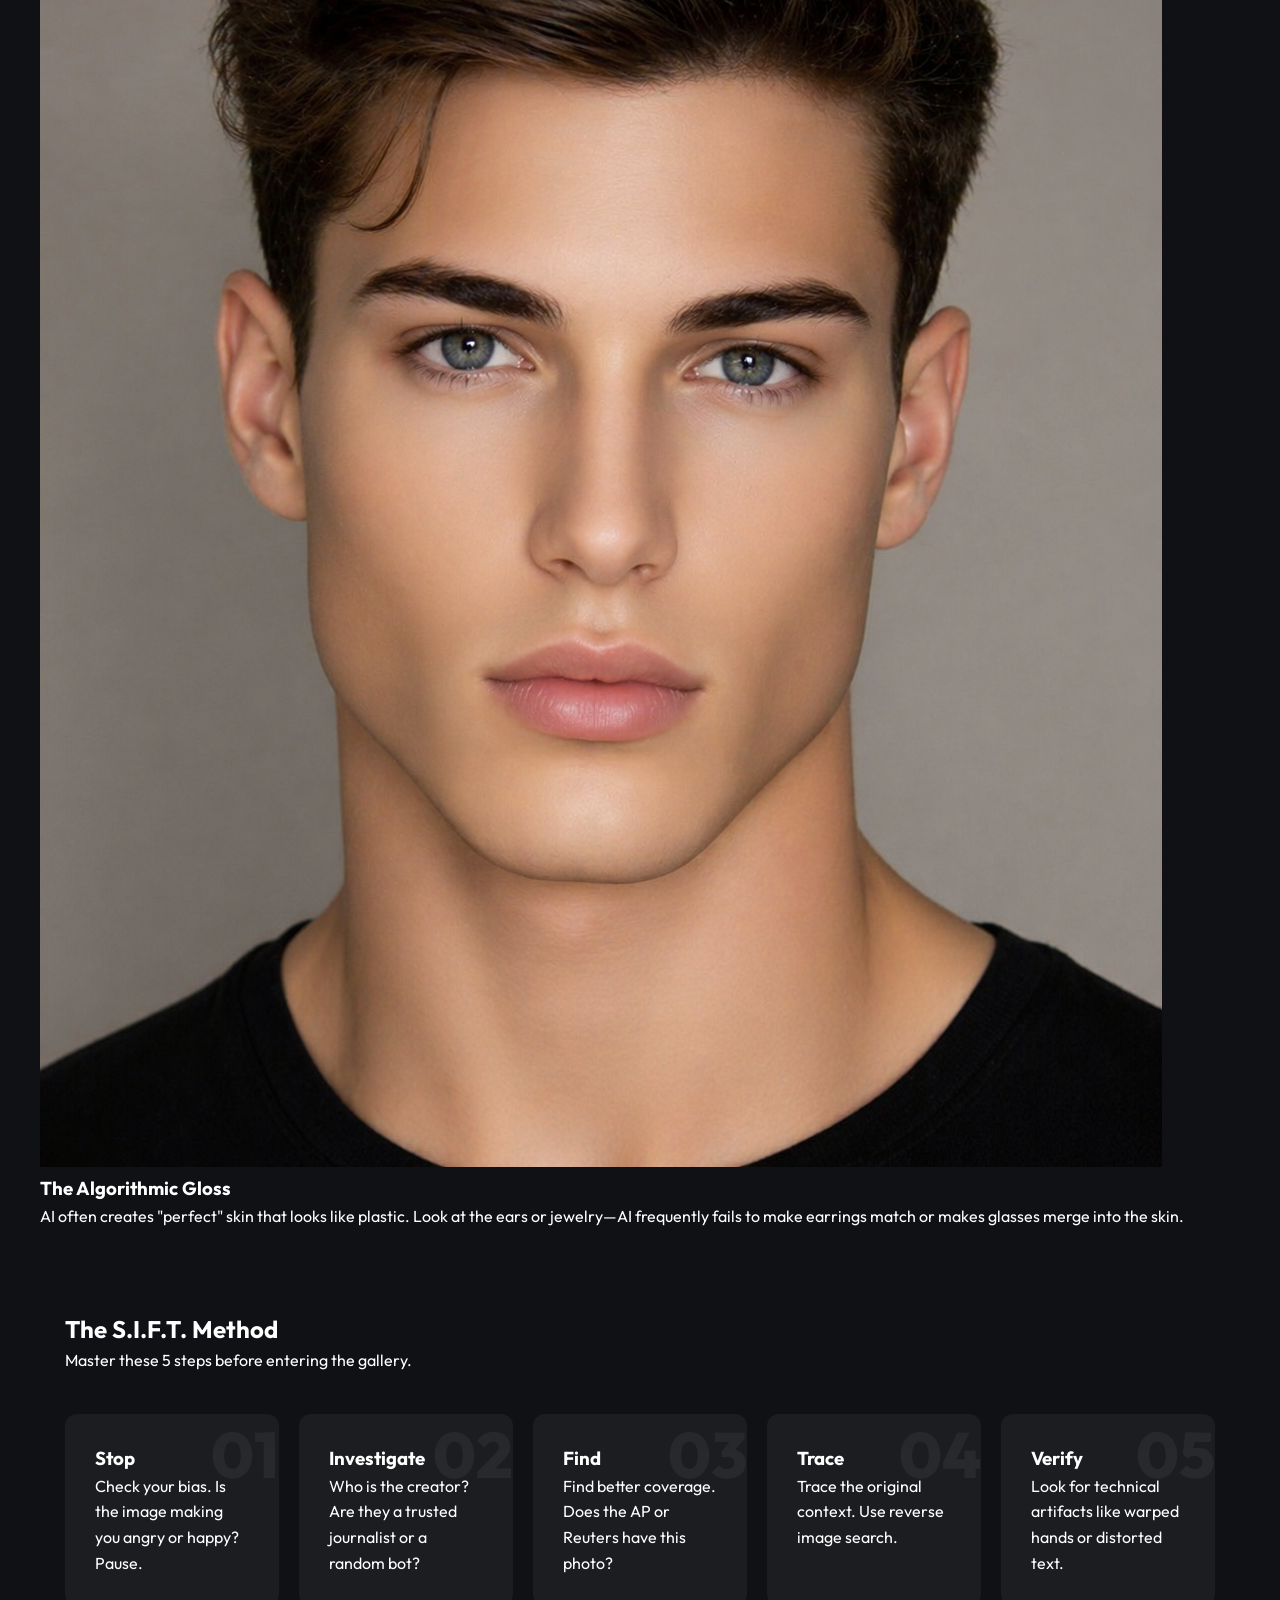
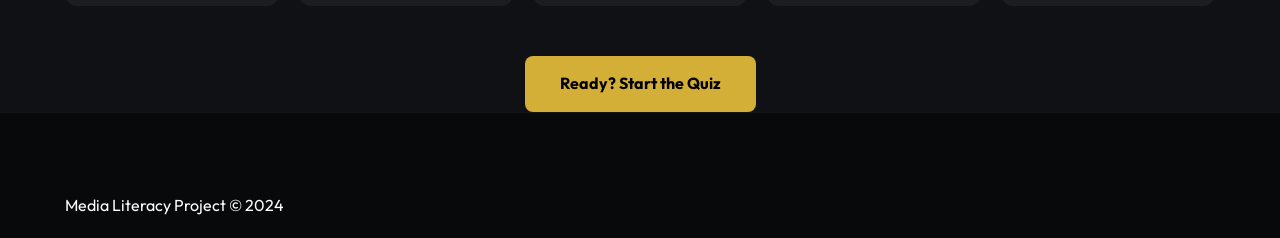
==== commit 14e6a98d: "Update index.html" ====
--- a/index.html
+++ b/index.html
@@ -32,7 +32,7 @@
         <div class="comparison-grid">
             <div class="comparison-card">
                 <div class="card-tag tag-real">Authentic Photo</div>
-                <img src="images/real-example.jpg" alt="A real portrait showing skin pores and natural light" class="comp-img">
+                <img src="portrait-human.jpg" alt="A real portrait showing skin pores and natural light" class="comp-img">
                 <div class="comp-info">
                     <h3>The Human Element</h3>
                     <p>Notice the "micro-imperfections." Real skin has uneven pores, tiny stray hairs, and reflections in the eyes that match the actual environment.</p>
@@ -41,7 +41,7 @@
 
             <div class="comparison-card">
                 <div class="card-tag tag-ai">AI Generated</div>
-                <img src="images/ai-example.jpg" alt="AI portrait with overly smooth skin and earring errors" class="comp-img">
+                <img src="portrait-artificial.jpg" alt="AI portrait with overly smooth skin and earring errors" class="comp-img">
                 <div class="comp-info">
                     <h3>The Algorithmic Gloss</h3>
                     <p>AI often creates "perfect" skin that looks like plastic. Look at the ears or jewelry—AI frequently fails to make earrings match or makes glasses merge into the skin.</p>
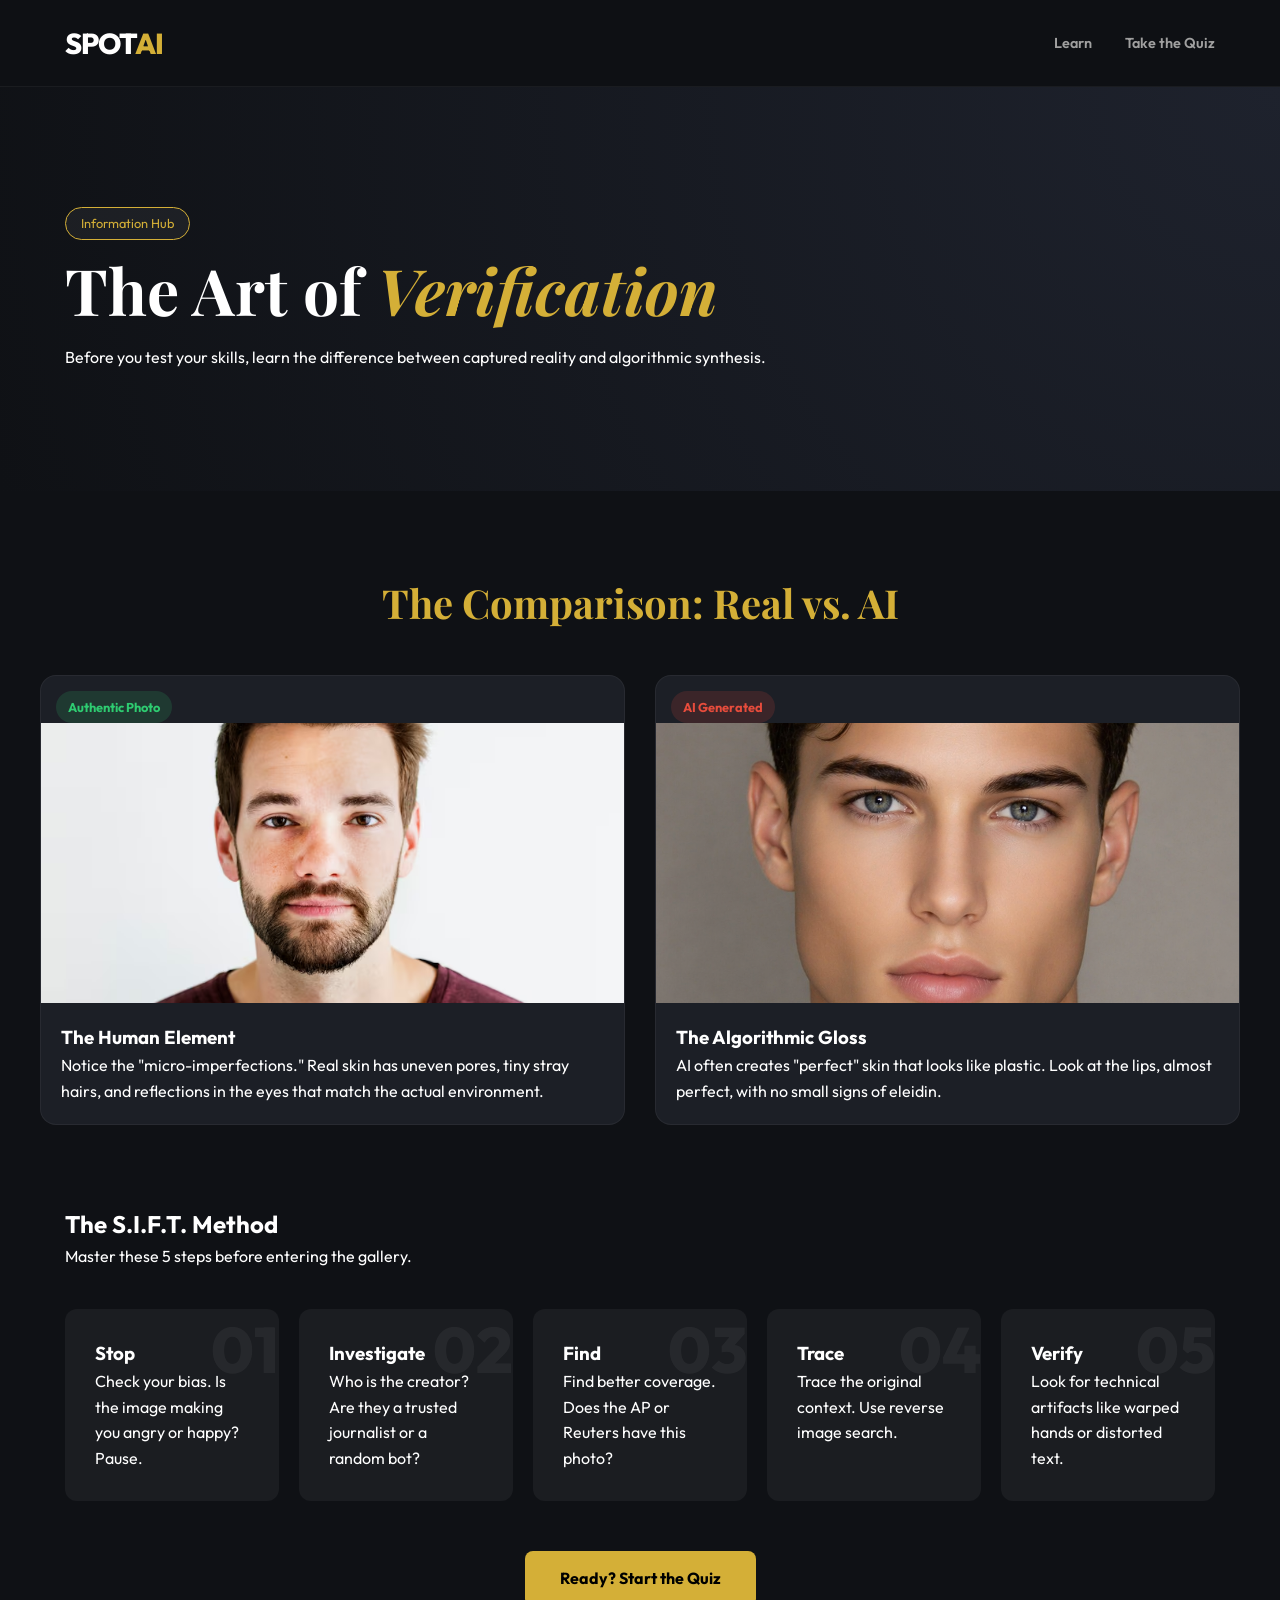
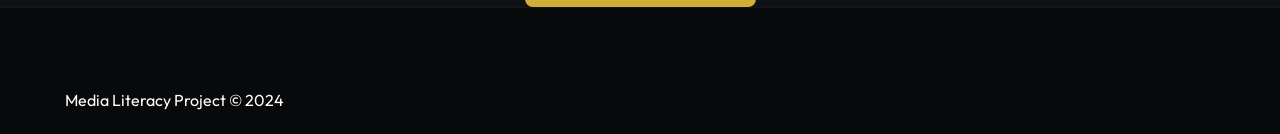
==== commit 00f9ab64: "Update index.html" ====
--- a/index.html
+++ b/index.html
@@ -41,10 +41,10 @@
 
             <div class="comparison-card">
                 <div class="card-tag tag-ai">AI Generated</div>
-                <img src="portrait-artificial.jpg" alt="AI portrait with overly smooth skin and earring errors" class="comp-img">
+                <img src="portrait-artificial.jpg" alt="AI portrait with overly smooth skin" class="comp-img">
                 <div class="comp-info">
                     <h3>The Algorithmic Gloss</h3>
-                    <p>AI often creates "perfect" skin that looks like plastic. Look at the ears or jewelry—AI frequently fails to make earrings match or makes glasses merge into the skin.</p>
+                    <p>AI often creates "perfect" skin that looks like plastic. Look at the lips, almost perfect, with no small signs of eleidin.</p>
                 </div>
             </div>
         </div>
--- a/style.css
+++ b/style.css
@@ -248,3 +248,49 @@
     margin-bottom: 40px;
     color: var(--primary);
 }
+
+/* Comparison Section Fix */
+
+.comparison-grid {
+    display: grid;
+    grid-template-columns: repeat(2, 1fr);
+    gap: 30px;
+    margin-top: 40px;
+}
+
+.comparison-card {
+    background: var(--card-bg);
+    border-radius: 16px;
+    overflow: hidden;
+    border: 1px solid var(--glass);
+}
+
+.comp-img {
+    width: 100%;
+    height: 280px;
+    object-fit: cover;
+    display: block;
+}
+
+.comp-info {
+    padding: 20px;
+}
+
+.card-tag {
+    display: inline-block;
+    margin: 15px 15px 0 15px;
+    padding: 6px 12px;
+    border-radius: 999px;
+    font-size: 0.8rem;
+    font-weight: 700;
+}
+
+.tag-real {
+    background: rgba(46, 204, 113, 0.15);
+    color: var(--success);
+}
+
+.tag-ai {
+    background: rgba(231, 76, 60, 0.15);
+    color: var(--error);
+}
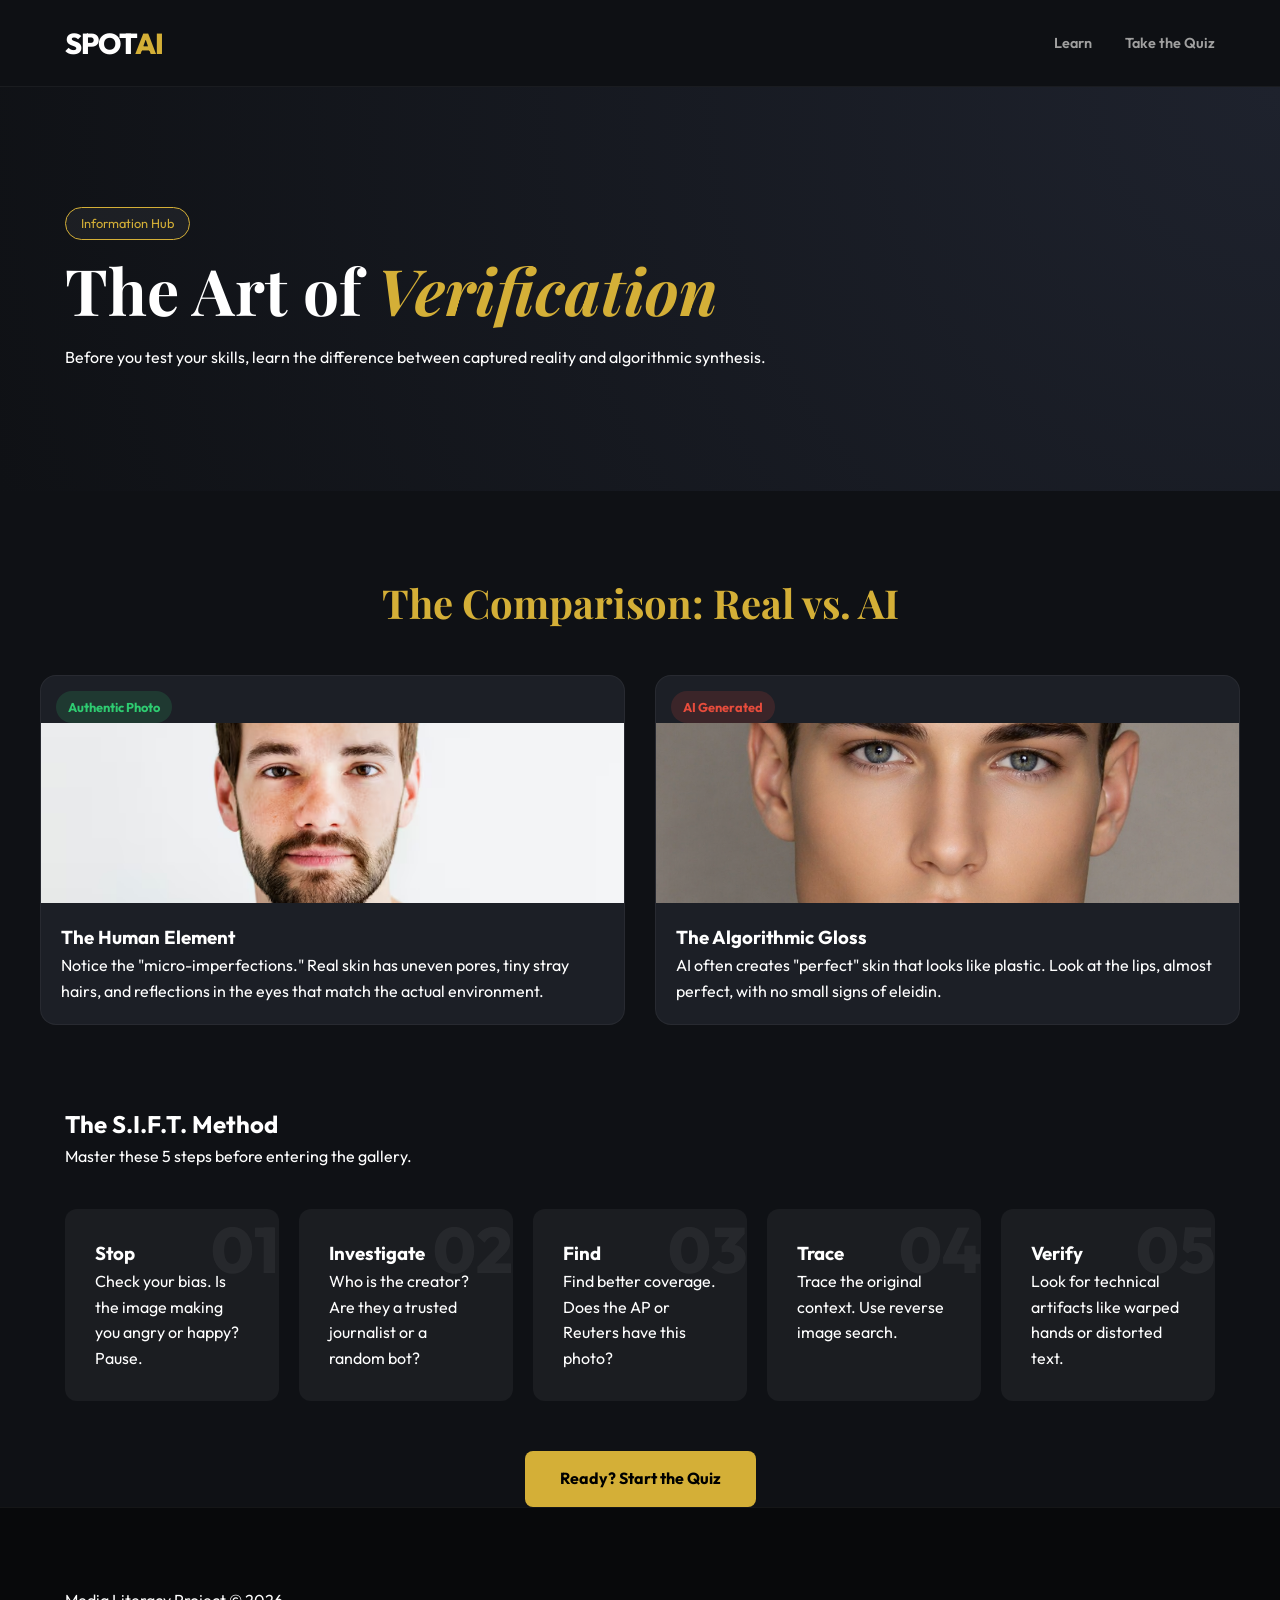
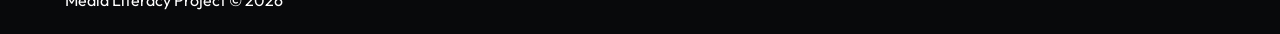
==== commit 7bedce6e: "Update index.html" ====
--- a/index.html
+++ b/index.html
@@ -69,7 +69,7 @@
 
     <footer class="main-footer">
         <div class="container">
-            <p>Media Literacy Project &copy; 2024</p>
+            <p>Media Literacy Project &copy; 2026</p>
         </div>
     </footer>
 </body>
--- a/style.css
+++ b/style.css
@@ -150,8 +150,34 @@
     animation: fadeIn 0.5s;
 }
 
-.correct-ans { background: rgba(46, 204, 113, 0.1); color: var(--success); border-left: 4px solid var(--success); display: block; }
-.wrong-ans { background: rgba(231, 76, 60, 0.1); color: var(--error); border-left: 4px solid var(--error); display: block; }
+.correct-ans {
+    background: rgba(46, 204, 113, 0.1);
+    color: var(--success);
+    border-left: 4px solid var(--success);
+    display: block;
+}
+
+.wrong-ans {
+    background: rgba(231, 76, 60, 0.1);
+    color: var(--error);
+    border-left: 4px solid var(--error);
+    display: block;
+}
+
+.option-btn:disabled {
+    opacity: 0.55;
+    cursor: not-allowed;
+}
+
+.correct-choice {
+    border: 1px solid rgba(46, 204, 113, 0.7);
+    background: rgba(46, 204, 113, 0.18);
+}
+
+.wrong-choice {
+    border: 1px solid rgba(231, 76, 60, 0.7);
+    background: rgba(231, 76, 60, 0.18);
+}
 
 /* Modal */
 .modal {
@@ -267,7 +293,7 @@
 
 .comp-img {
     width: 100%;
-    height: 280px;
+    height: 180px;
     object-fit: cover;
     display: block;
 }
